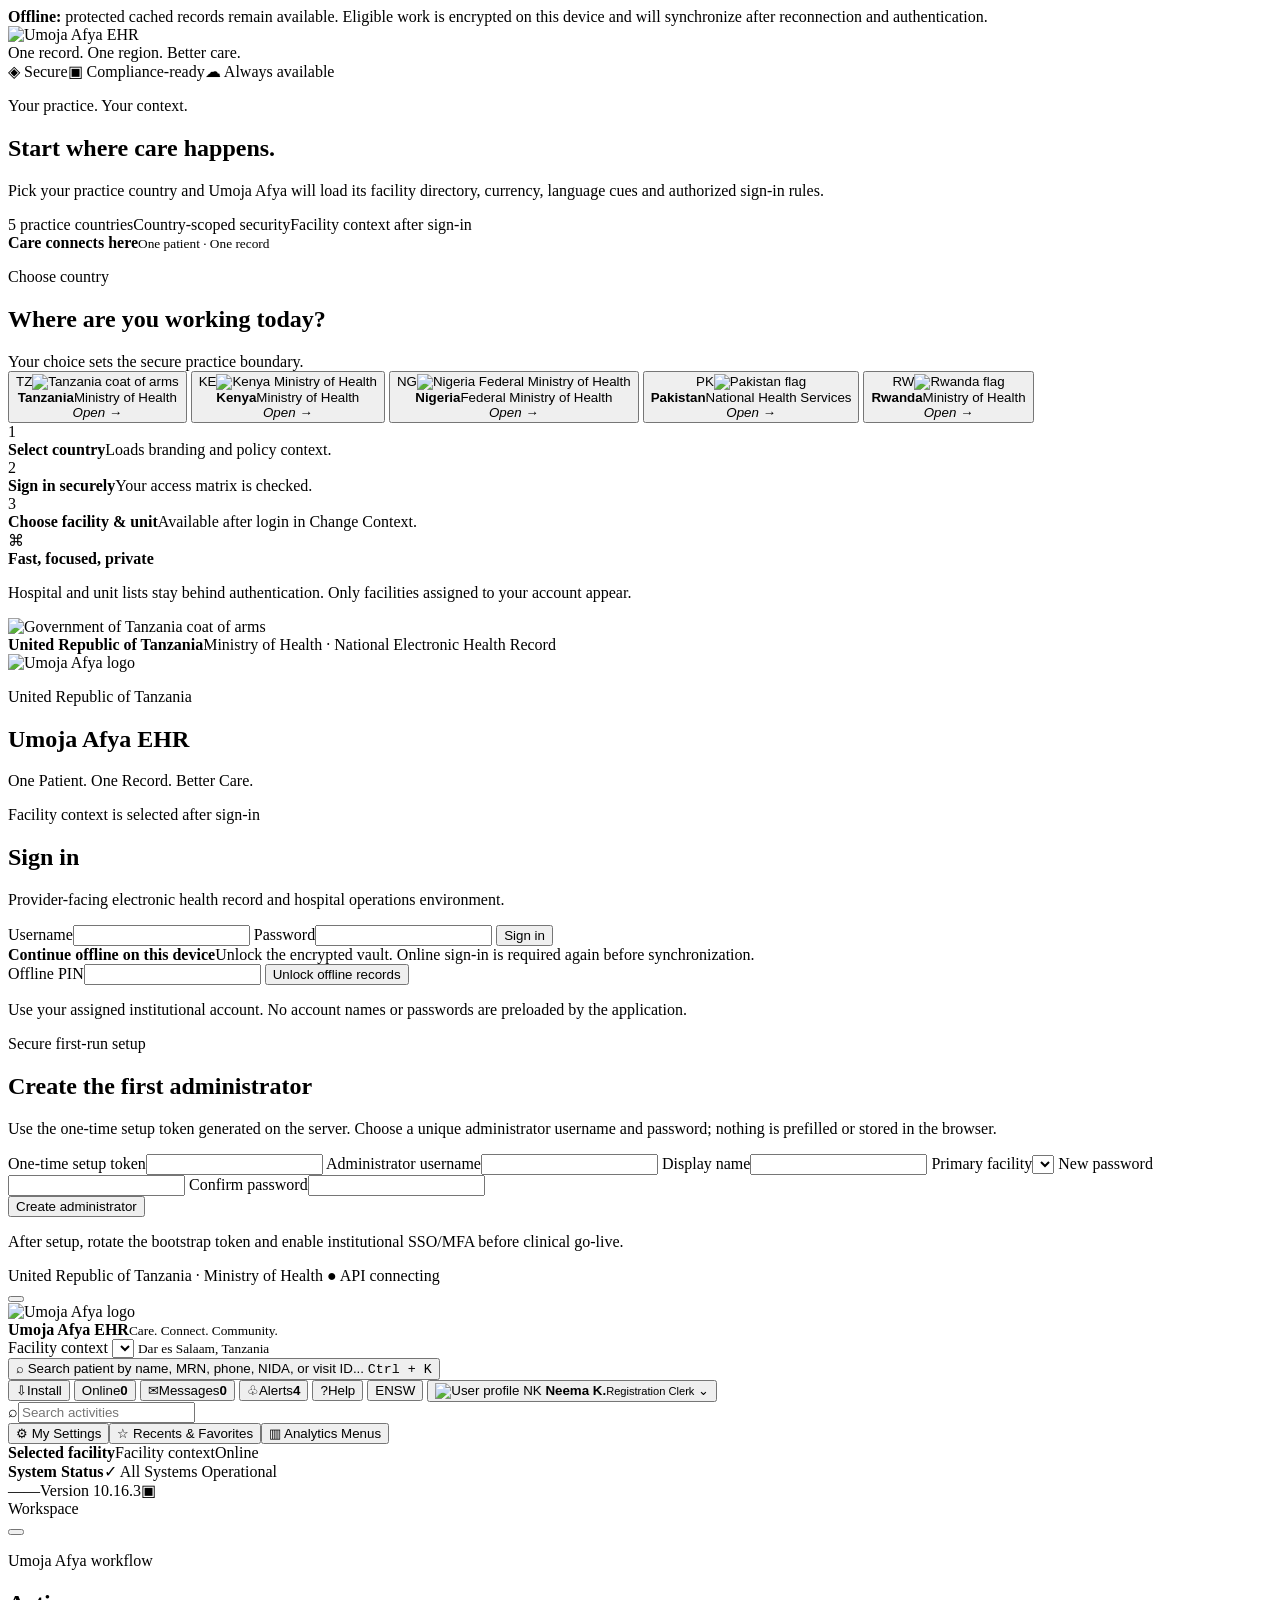
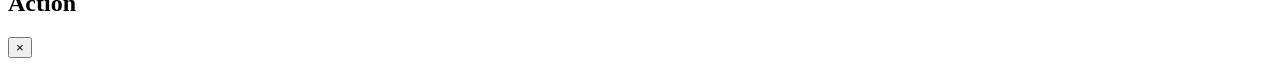
==== Umoja_Afya_EHR_v10.16.3/frontend/index.html @ ebd4d81e "Release Umoja Afya EHR v10.16.3 complete system revamp" ====
<!DOCTYPE html>
<html lang="en">
<head>
  <meta charset="UTF-8" />
  <meta name="viewport" content="width=device-width, initial-scale=1.0" />
  <meta name="theme-color" content="#008c76" />
  <meta name="description" content="Umoja Afya record-centric, multi-country enterprise EHR." />
  <title>Umoja Afya EHR</title>
  <link rel="manifest" href="/manifest.json" />
  <link rel="icon" href="/assets/icons/favicon.ico" sizes="any" />
  <link rel="icon" type="image/png" sizes="192x192" href="/assets/icons/umoja-192.png" />
  <link rel="apple-touch-icon" sizes="180x180" href="/assets/icons/apple-touch-icon.png" />
  <link rel="stylesheet" href="/styles.css" />
</head>
<body>
  <div class="offline-banner"><strong>Offline:</strong> protected cached records remain available. Eligible work is encrypted on this device and will synchronize after reconnection and authentication.</div>


  <div id="countryLanding" class="country-landing">
    <header class="country-header"><div class="country-brand country-brand-official"><img src="/assets/umoja-logo-full.png" alt="Umoja Afya EHR"><div><span>One record. One region. Better care.</span></div></div><div class="country-assurance"><span>◈ Secure</span><span>▣ Compliance-ready</span><span>☁ Always available</span></div></header>
    <main class="country-main compact-landing">
      <section class="country-hero-compact"><div><p class="eyebrow">Your practice. Your context.</p><h1>Start where care happens.</h1><p>Pick your practice country and Umoja Afya will load its facility directory, currency, language cues and authorized sign-in rules.</p><div class="hero-chips"><span>5 practice countries</span><span>Country-scoped security</span><span>Facility context after sign-in</span></div></div><div class="landing-art" aria-hidden="true"><span class="landing-logo-glow"><img src="/assets/umoja-logo-mark.png" alt=""></span><b>Care connects here</b><small>One patient · One record</small></div></section>
      <div class="country-picker-heading"><div><p class="eyebrow">Choose country</p><h2>Where are you working today?</h2></div><span>Your choice sets the secure practice boundary.</span></div>
      <section class="country-card-grid compact-cards" aria-label="Country of practice">
        <button class="country-card" data-country-select="TZ"><span class="country-code">TZ</span><img src="/assets/tanzania-coat-of-arms.png" alt="Tanzania coat of arms"><div><strong>Tanzania</strong><span>Ministry of Health</span></div><em>Open <b>→</b></em></button>
        <button class="country-card" data-country-select="KE"><span class="country-code">KE</span><img src="/assets/kenya-ministry-health.png" alt="Kenya Ministry of Health"><div><strong>Kenya</strong><span>Ministry of Health</span></div><em>Open <b>→</b></em></button>
        <button class="country-card" data-country-select="NG"><span class="country-code">NG</span><img src="/assets/nigeria-ministry-health.png" alt="Nigeria Federal Ministry of Health"><div><strong>Nigeria</strong><span>Federal Ministry of Health</span></div><em>Open <b>→</b></em></button>
        <button class="country-card" data-country-select="PK"><span class="country-code">PK</span><img src="/assets/pakistan-flag.svg" alt="Pakistan flag"><div><strong>Pakistan</strong><span>National Health Services</span></div><em>Open <b>→</b></em></button>
        <button class="country-card" data-country-select="RW"><span class="country-code">RW</span><img src="/assets/rwanda-flag.svg" alt="Rwanda flag"><div><strong>Rwanda</strong><span>Ministry of Health</span></div><em>Open <b>→</b></em></button>
      </section>
      <section class="landing-lower-grid"><article class="quick-access-card"><div class="quick-icon">1</div><div><strong>Select country</strong><span>Loads branding and policy context.</span></div><div class="quick-icon">2</div><div><strong>Sign in securely</strong><span>Your access matrix is checked.</span></div><div class="quick-icon">3</div><div><strong>Choose facility & unit</strong><span>Available after login in Change Context.</span></div></article><article class="context-callout"><span class="callout-icon">⌘</span><div><strong>Fast, focused, private</strong><p>Hospital and unit lists stay behind authentication. Only facilities assigned to your account appear.</p></div></article></section>
    </main>
  </div>
  <div id="loginOverlay" class="login-overlay hidden">
    <section class="login-panel" aria-labelledby="loginTitle">
      <div class="login-hero">
        <div class="government-login-logo"><img id="ministryLogo" src="/assets/tanzania-coat-of-arms.png" alt="Government of Tanzania coat of arms" /><div><strong id="ministryCountryName">United Republic of Tanzania</strong><span id="ministryName">Ministry of Health · National Electronic Health Record</span></div></div>
        <div class="brand-lockup login-brand">
          <img src="/assets/umoja-logo-mark.png" alt="Umoja Afya logo" />
          <div>
            <p id="loginCountryEyebrow" class="eyebrow">United Republic of Tanzania</p>
            <h1 id="loginTitle">Umoja Afya EHR</h1>
            <p>One Patient. One Record. Better Care.</p>
          </div>
        </div>
        <div id="loginNetwork" class="login-network">Facility context is selected after sign-in</div>
      </div>
      <div class="login-body">
        <div>
          <h2>Sign in</h2>
          <p class="muted">Provider-facing electronic health record and hospital operations environment.</p>
          <div id="signInPanel">
            <div class="login-credentials">
              <label class="field"><span>Username</span><input id="loginUsername" type="text" autocomplete="username" autocapitalize="none" spellcheck="false" /></label>
              <label class="field"><span>Password</span><input id="loginPassword" type="password" autocomplete="current-password" /></label>
              <button id="loginSubmit" class="btn btn-primary login-submit" type="button">Sign in</button>
            </div>
            <div id="offlineUnlockPanel" class="offline-unlock-panel hidden">
              <div><strong>Continue offline on this device</strong><span>Unlock the encrypted vault. Online sign-in is required again before synchronization.</span></div>
              <label class="field"><span>Offline PIN</span><input id="offlineUnlockPin" type="password" inputmode="numeric" autocomplete="off" minlength="6" maxlength="12" /></label>
              <button id="offlineUnlockSubmit" class="btn" type="button">Unlock offline records</button>
            </div>
            <p id="loginSecurityNote" class="login-security-note">Use your assigned institutional account. No account names or passwords are preloaded by the application.</p>
          </div>
          <div id="firstRunPanel" class="first-run-panel hidden">
            <p class="eyebrow">Secure first-run setup</p>
            <h2>Create the first administrator</h2>
            <p class="muted">Use the one-time setup token generated on the server. Choose a unique administrator username and password; nothing is prefilled or stored in the browser.</p>
            <div class="first-run-grid">
              <label class="field full"><span>One-time setup token</span><input id="setupToken" type="password" autocomplete="off" /></label>
              <label class="field"><span>Administrator username</span><input id="setupUsername" type="text" autocomplete="off" autocapitalize="none" spellcheck="false" /></label>
              <label class="field"><span>Display name</span><input id="setupDisplayName" type="text" autocomplete="name" /></label>
              <label class="field full"><span>Primary facility</span><select id="setupFacility"></select></label>
              <label class="field"><span>New password</span><input id="setupPassword" type="password" autocomplete="new-password" /></label>
              <label class="field"><span>Confirm password</span><input id="setupPasswordConfirm" type="password" autocomplete="new-password" /></label>
            </div>
            <button id="setupSubmit" class="btn btn-primary login-submit" type="button">Create administrator</button>
            <p class="login-security-note">After setup, rotate the bootstrap token and enable institutional SSO/MFA before clinical go-live.</p>
          </div>
        </div>
      </div>
      <div class="login-footer">
        <span id="loginFooterCountry">United Republic of Tanzania · Ministry of Health</span>
        <span id="apiStatus" class="api-badge">● API connecting</span>
      </div>
    </section>
  </div>

  <div id="app" class="ehr-shell" aria-hidden="true">
    <header class="ehr-header">
      <div class="brand-zone">
        <button id="launcherButton" class="app-launcher-button" aria-label="Open application menu" aria-expanded="false">
          <span></span><span></span><span></span>
        </button>
        <div class="ehr-brand">
          <img src="/assets/umoja-logo-mark.png" alt="Umoja Afya logo" />
          <div><strong>Umoja Afya EHR</strong><small>Care. Connect. Community.</small></div>
        </div>
        <label class="facility-card">
          <span class="facility-label">Facility context</span>
          <select id="facilitySelect" aria-label="Facility context"></select>
          <small>Dar es Salaam, Tanzania</small>
        </label>
      </div>
      <button id="globalSearchButton" class="global-patient-search" type="button">
        <span class="search-glyph">⌕</span>
        <span class="search-placeholder">Search patient by name, MRN, phone, NIDA, or visit ID...</span>
        <kbd>Ctrl + K</kbd>
      </button>
      <div class="header-actions">
        <button id="installAppButton" class="header-action install-action hidden" type="button"><span class="header-icon">⇩</span><span>Install</span></button>
        <button id="syncStatusButton" class="header-action sync-action" type="button"><span id="syncStatusDot" class="sync-dot"></span><span id="syncStatusLabel">Online</span><b id="syncPendingCount" class="sync-count hidden">0</b></button>
        <button id="messagesButton" class="header-action" type="button"><span class="header-icon">✉</span><span>Messages</span><b id="messageCount" class="red-count">0</b></button>
        <button id="notificationsButton" class="header-action" type="button"><span class="header-icon">♧</span><span>Alerts</span><b id="notificationCount" class="amber-count">4</b></button>
        <button class="header-action" type="button"><span class="header-icon">?</span><span>Help</span></button>
        <button id="languageToggle" class="language-switch" type="button"><span class="active-language">EN</span><span>SW</span></button>
        <button id="userMenuButton" class="profile-menu-button" type="button">
          <img id="userAvatar" src="/assets/avatars/neema-k.png" alt="User profile" />
          <span id="userInitials" class="visually-hidden">NK</span>
          <span><strong id="userName">Neema K.</strong><small id="userRole">Registration Clerk</small></span>
          <span class="chevron">⌄</span>
        </button>
      </div>
    </header>

    <nav id="moduleNav" class="module-navigation" aria-label="Module navigation"></nav>

    <aside id="sidebar" class="quick-rail">
      <div id="primaryNav" class="quick-rail-nav" aria-label="Quick navigation"></div>
    </aside>

    <nav id="mobileWorkflowNav" class="mobile-workflow-nav" aria-label="Mobile workflow navigation"></nav>

    <section id="launcherPanel" class="activity-launcher hidden" aria-label="Application menu">
      <div class="launcher-search"><span>⌕</span><input id="launcherSearch" type="search" placeholder="Search activities" /></div>
      <div class="launcher-columns">
        <aside id="launcherMemory" class="launcher-memory" aria-label="Pinned and recent activities"></aside>
        <div id="launcherCategories" class="launcher-categories"></div>
        <div id="launcherActivities" class="launcher-activities"></div>
      </div>
      <div class="launcher-footer"><button data-route="admin">⚙ My Settings</button><button data-route="dashboard">☆ Recents & Favorites</button><button data-route="analytics">▥ Analytics Menus</button></div>
    </section>

    <main id="mainContent" class="ehr-workspace" tabindex="-1"></main>

    <footer class="ehr-statusbar">
      <div><strong id="statusFacilityName">Selected facility</strong><span id="statusFacilityCode">Facility context</span><i id="footerConnectionDot" class="online-dot"></i><span id="syncConnectionLabel">Online</span></div>
      <div><strong>System Status</strong><span class="system-good">✓ All Systems Operational</span></div>
      <div><span id="statusDate">—</span><span id="statusTime">—</span><span>Version 10.16.3</span><span>▣</span></div>
    </footer>

    <div id="workspaceRole" class="visually-hidden">Workspace</div>
    <button id="sidebarToggle" class="visually-hidden" aria-label="Toggle navigation"></button>
  </div>

  <div id="modalBackdrop" class="modal-backdrop hidden" role="presentation">
    <section id="modal" class="modal" role="dialog" aria-modal="true" aria-labelledby="modalTitle">
      <header><div><p class="eyebrow" id="modalEyebrow">Umoja Afya workflow</p><h2 id="modalTitle">Action</h2></div><button id="modalClose" class="icon-button">×</button></header>
      <div id="modalBody" class="modal-body"></div>
      <footer id="modalFooter" class="modal-footer"></footer>
    </section>
  </div>
  <div id="toastRegion" class="toast-region" aria-live="polite"></div>
  <script src="/offline.js"></script>
  <script src="/app.js"></script>
</body>
</html>
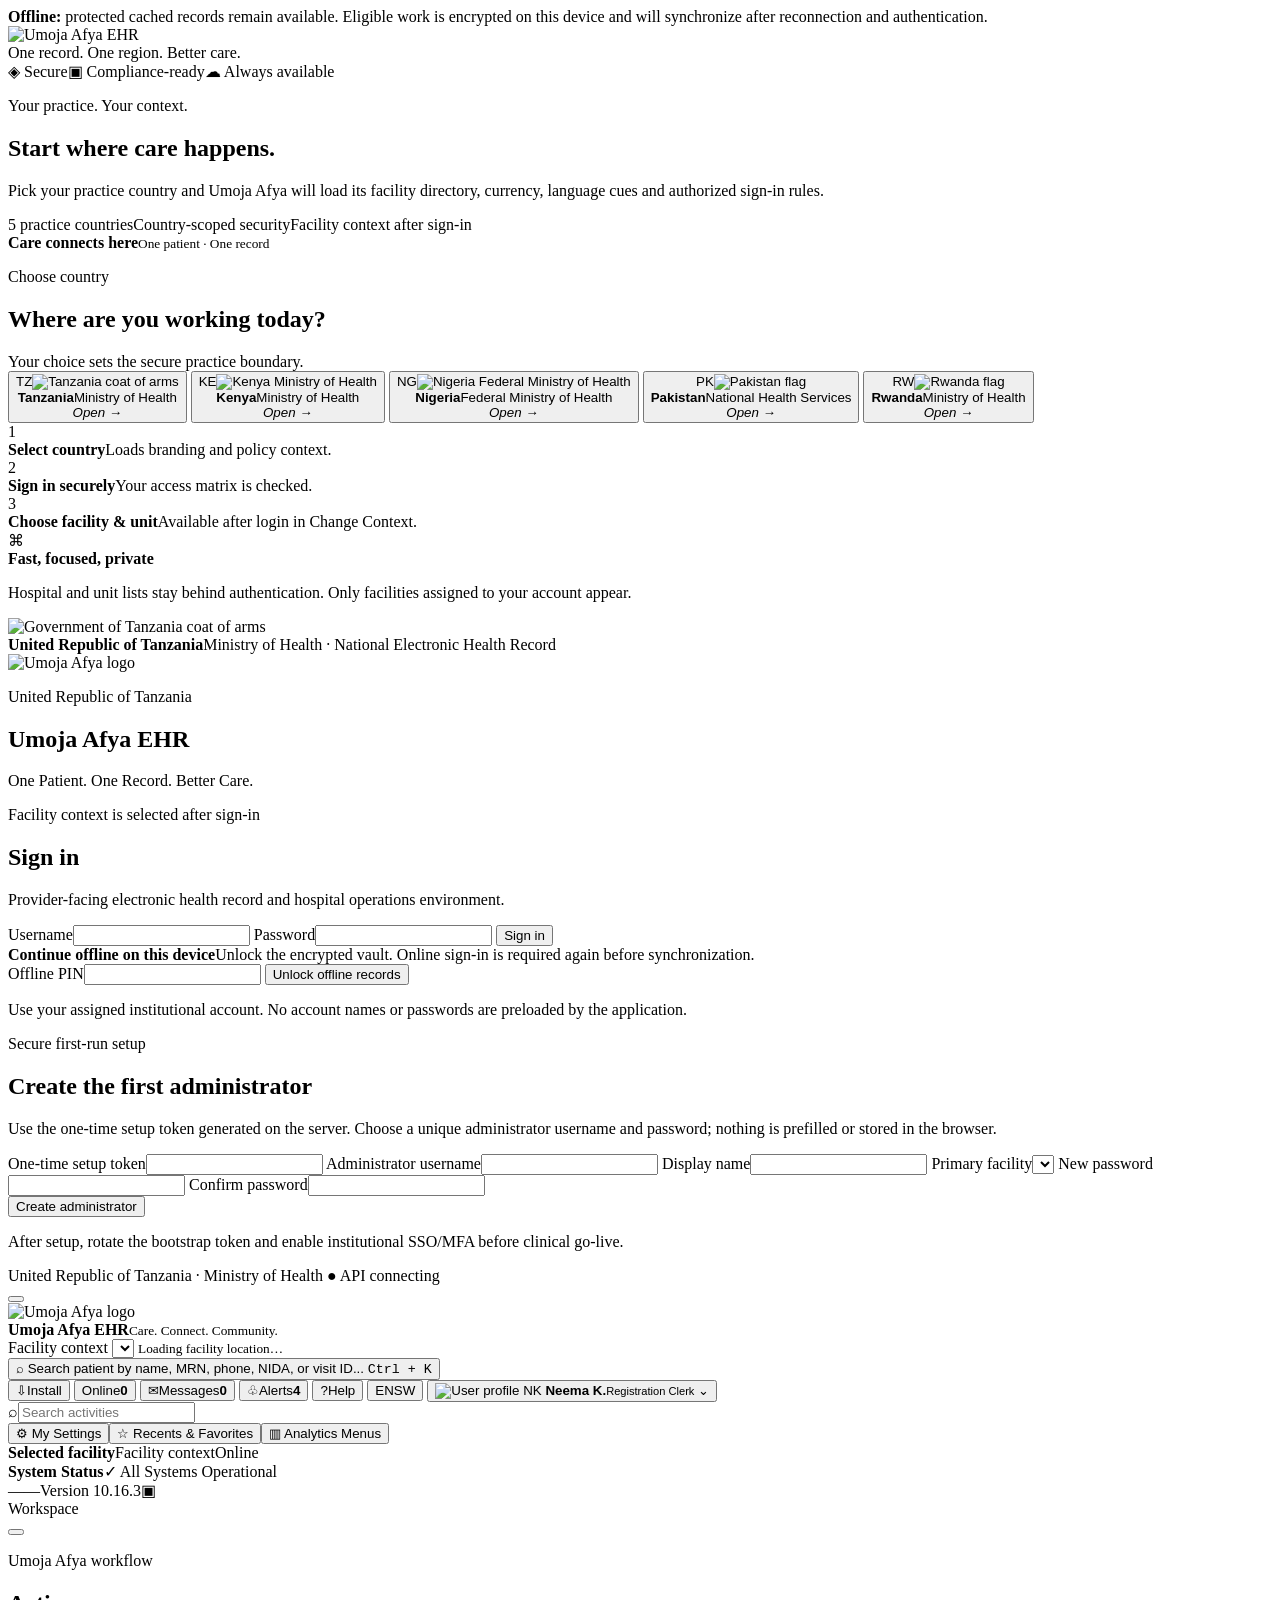
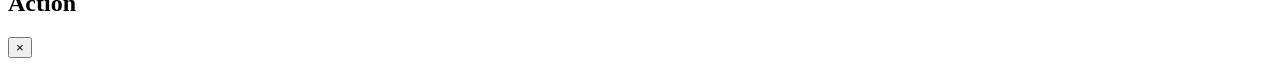
==== commit 049ccc62: "Fix release cache invalidation, facility context, idempotency responses, and CPOE seeding" ====
--- a/Umoja_Afya_EHR_v10.16.3/frontend/index.html
+++ b/Umoja_Afya_EHR_v10.16.3/frontend/index.html
@@ -99,7 +99,7 @@
         <label class="facility-card">
           <span class="facility-label">Facility context</span>
           <select id="facilitySelect" aria-label="Facility context"></select>
-          <small>Dar es Salaam, Tanzania</small>
+          <small id="facilityLocationLabel">Loading facility location…</small>
         </label>
       </div>
       <button id="globalSearchButton" class="global-patient-search" type="button">
